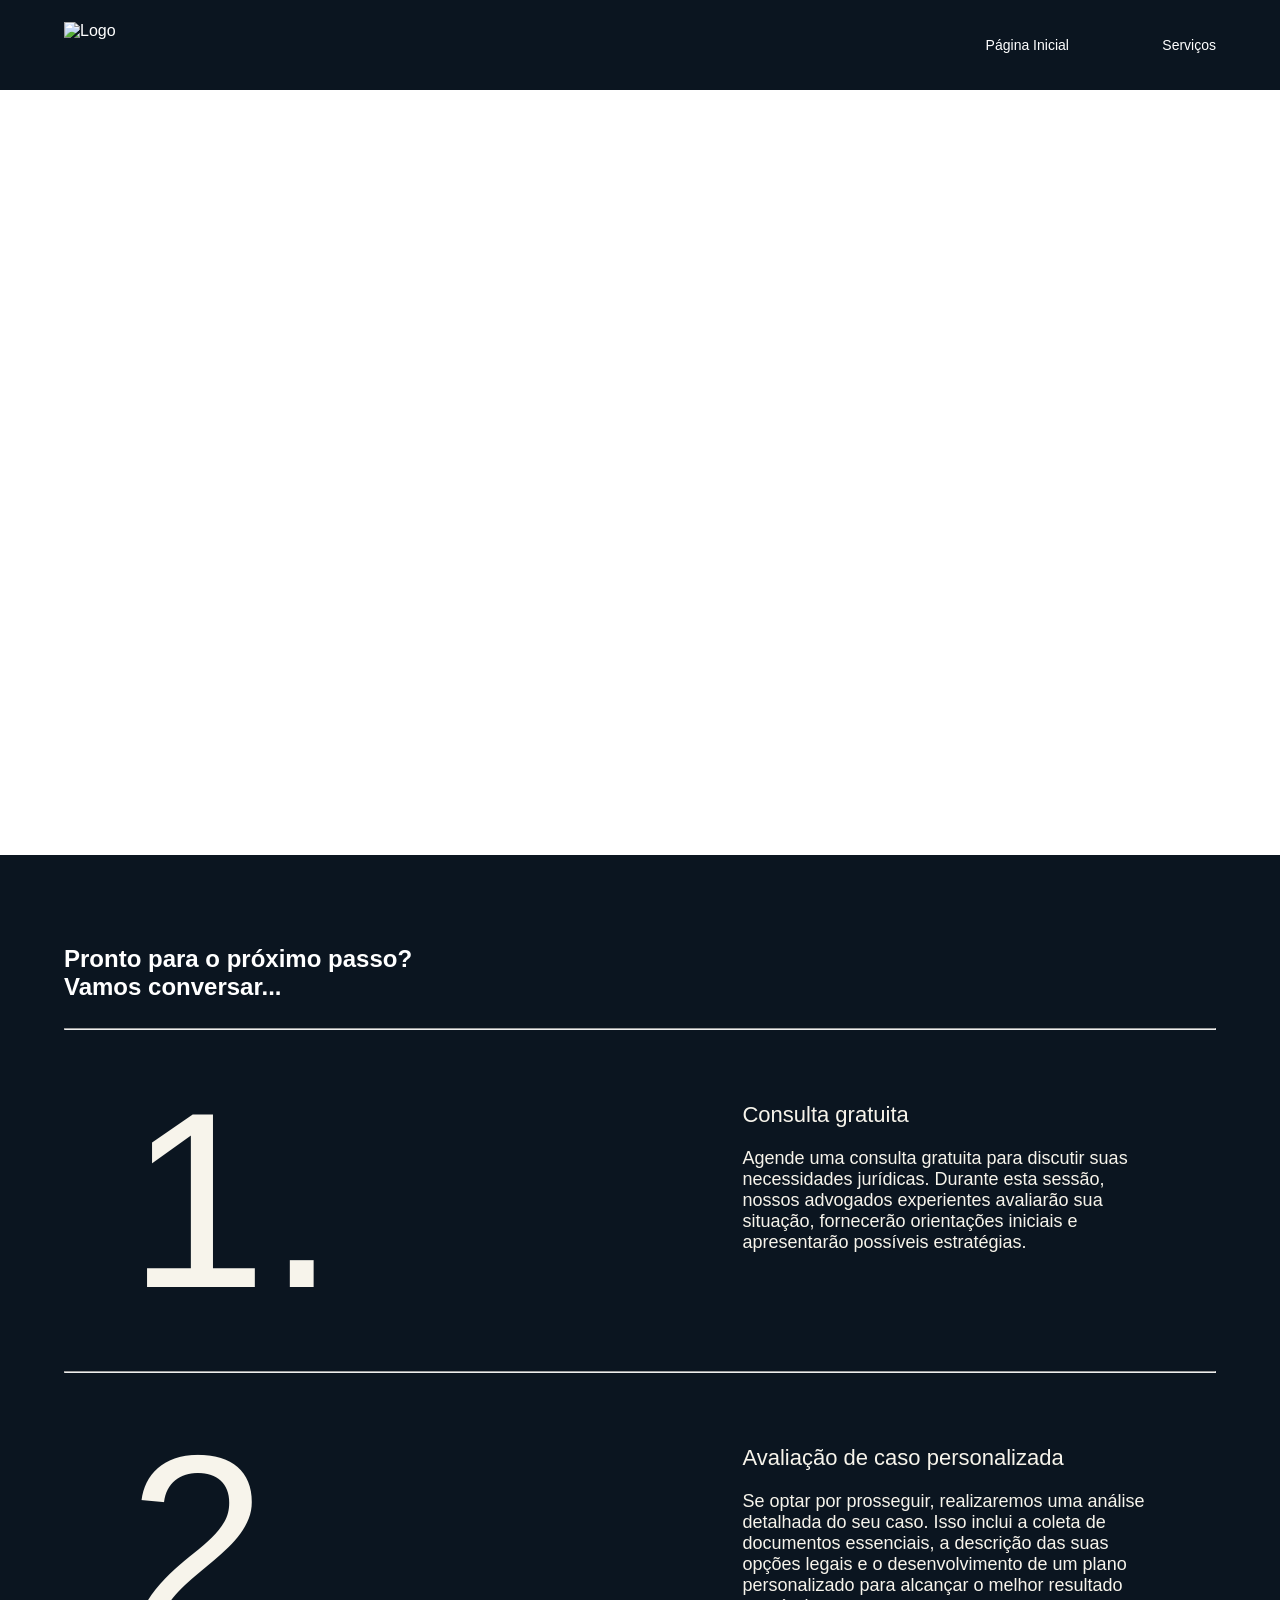
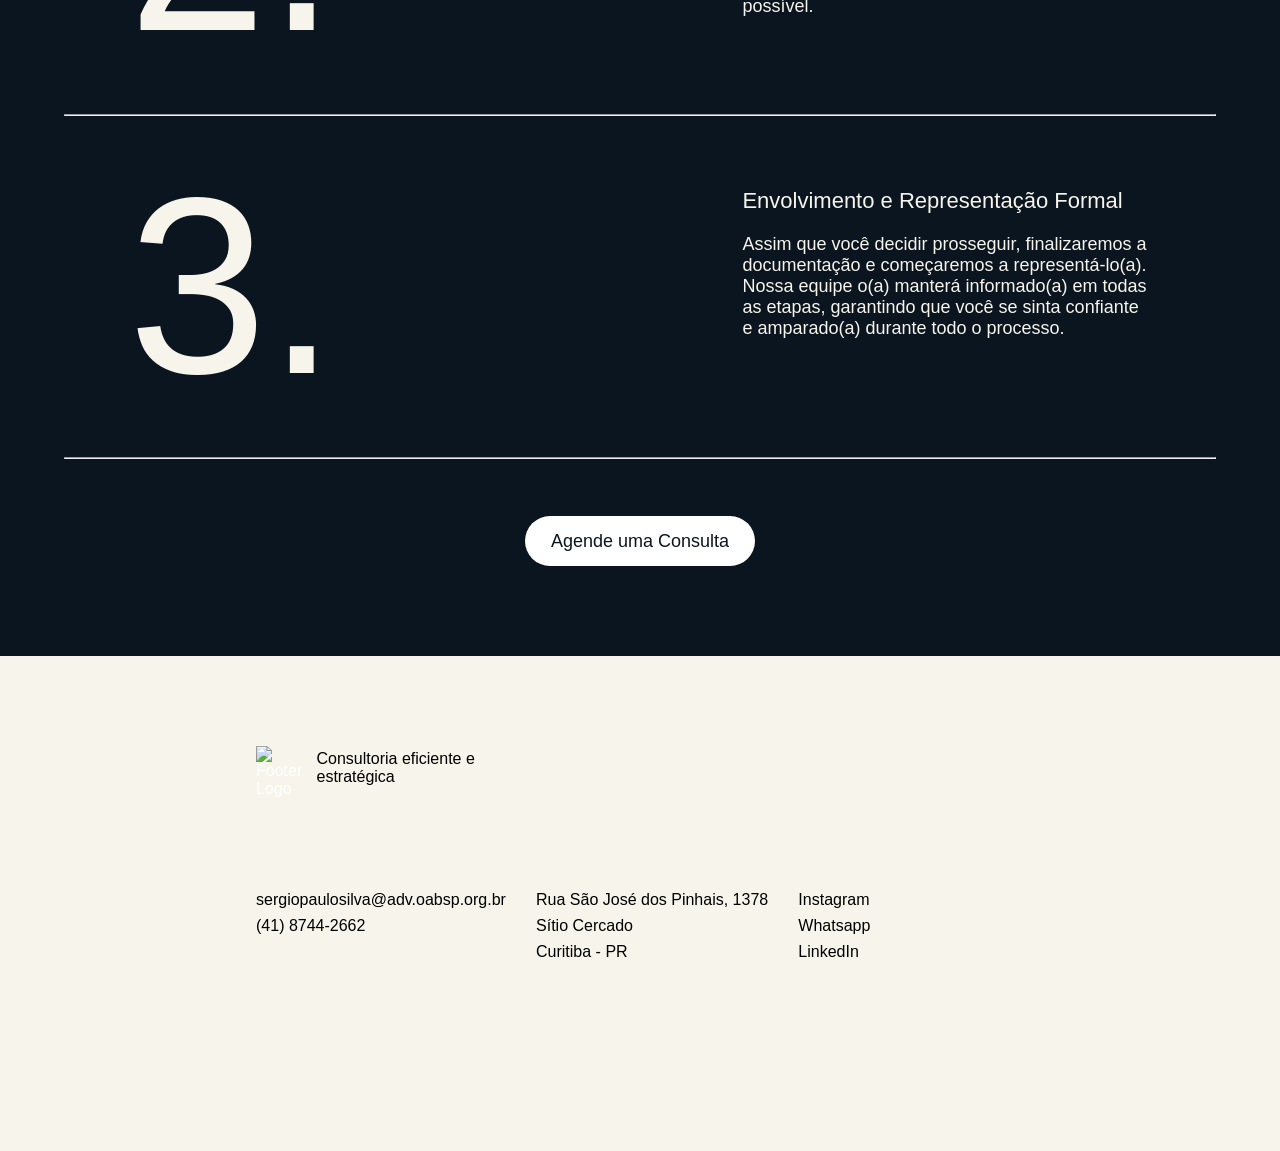
==== consultorias.html @ b02a79e0 "V1 site Versão 1 do site para Sérgio Sant'Ana" ====
<!DOCTYPE html>
<html lang="en">
<head>
    <meta charset="UTF-8">
    <meta name="viewport" content="width=device-width, initial-scale=1.0">
    <link rel="stylesheet" href="./style.css">
    <title>Consultorias</title>
</head>
<body>
    
    <nav>
        <div class="navigation">
            <img src="../site/image/logo.png" alt="Logo" class="logo">
            <ul>
                <li><a href="index.html" target="_blank">Página Inicial</a></li>
                <li><a href="servicos.html" target="_blank">Serviços</a></li>
            </ul>
        </div>
    </nav>

    <header class="consultorias">

        <div class="header_content_consultorias">
            <h1>Permita-me ajudar</h1>
        </div>
    
    </header>

    <section class="our_services_section">
        <div class="our_services_content">  
            <h1>Pronto para o próximo passo?<br/>Vamos conversar...</h1>
            <hr>
            <div class="step">
                <div class="step_number">
                    <h1>1.</h1>
                </div>
                <div class="step_paragraphs">
                    <h3>Consulta gratuita</h3>
                    <p>Agende uma consulta gratuita para discutir suas necessidades jurídicas. Durante esta sessão, nossos advogados experientes avaliarão sua situação, fornecerão orientações iniciais e apresentarão possíveis estratégias.</p>
                </div>
            </div>
            <hr>
            <div class="step">
                <div class="step_number">
                    <h1>2.</h1>
                </div>
                <div class="step_paragraphs">
                    <h3>Avaliação de caso personalizada</h3>
                    <p>Se optar por prosseguir, realizaremos uma análise detalhada do seu caso. Isso inclui a coleta de documentos essenciais, a descrição das suas opções legais e o desenvolvimento de um plano personalizado para alcançar o melhor resultado possível.</p>
                </div>
            </div>
            <hr>
            <div class="step">
                <div class="step_number">
                    <h1>3.</h1>
                </div>
                <div class="step_paragraphs">
                    <h3>Envolvimento e Representação Formal</h3>
                    <p>Assim que você decidir prosseguir, finalizaremos a documentação e começaremos a representá-lo(a). Nossa equipe o(a) manterá informado(a) em todas as etapas, garantindo que você se sinta confiante e amparado(a) durante todo o processo.</p>
                </div>
            </div>
            <hr>
        </div>
        <button class="text_subsection_mvv_button_white">
            <a href="https://wa.me/554187442662" target="_blank">Agende uma Consulta</a>
        </button>
    </section>

    <footer>
        <div class="footer_header">
            <img src="image/footer_logo.png" alt="Footer Logo">
            <p style="color: #000000; margin-bottom: 8px;">Consultoria eficiente e estratégica</p>
        </div>
        
        <div class="contact_information">
            <div class="contact_information_div">
                <p style="color: #000000; margin-bottom: 8px;">sergiopaulosilva@adv.oabsp.org.br</p>
                <p style="color: #000000; margin-bottom: 8px;">(41) 8744-2662</p>
            </div>
            <div class="contact_information_div">   
                <p style="color: #000000; margin-bottom: 8px;">Rua São José dos Pinhais, 1378</p>
                <p style="color: #000000; margin-bottom: 8px;">Sítio Cercado</p>
                <p style="color: #000000; margin-bottom: 8px;">Curitiba - PR</p>
            </div>
            <div class="contact_information_div">
            <a style="color: #000000; margin-bottom: 8px; text-decoration: none;" href="" target="_blank">Instagram</a>
            <a style="color: #000000; margin-bottom: 8px; text-decoration: none;" href="https://wa.me/554187442662" target="_blank">Whatsapp</a>
            <a style="color: #000000; margin-bottom: 8px; text-decoration: none;" href="" target="_blank">LinkedIn</a>
            </div>
        </div>

        <div class="copyright">

        </div>

    </footer>

</body>
</html>
---- style.css ----
/* ============================================================
   ESTILOS GLOBAIS
   Aplicados em todas as páginas e todos os tamanhos de tela
   ============================================================ */

* {
    margin: 0;
    padding: 0;
    font-family: 'Inter', sans-serif;
    text-decoration: none;
    color: white;
}

body{   
    width: 100%;
    height: 100%;
    display: flex;
    flex-direction: column;
    margin: 0px;
}

/* --- Navegação (global) --- */

nav{
    width: 100%;
    height: 10vh;
    position: fixed;
    display: flex;
    align-items: center;
    justify-content: center;
    background-color: #0B1520;
}

.navigation{
    width: 90%;
    height: 80%;
    display: flex;
    flex-direction: row;
    justify-content: space-between;
    align-items: center;    
}

.logo{
    height: 65%;
    width: auto;
}

ul{
    width: 20%;
    height: 80%;
    display: flex;
    flex-direction: row;
    justify-content: space-between;
    list-style-type: none;
}

li{
    display: flex;
    align-items: center;
}

li a{
    font-size: 14px;
}

/* --- Rodapé (global) --- */

footer{
    width: 100vw;
    height: 55vh;
    padding: 10vh 20vw 10vh 20vw;
    box-sizing: border-box;
    background-color: #F7F4EB;
    display: flex;
    flex-direction: column;
    justify-content: space-between;
}

.footer_header{
    width: 35%;
    height: auto;
    display: flex;
    flex-direction: row;
    align-items: center;
    justify-content: space-between;
}

.footer_header img{
    width: 70px;
    height: auto;    
}

.contact_information{
    width: 80%;
    height: auto;
    display: flex;
    flex-direction: row;
    justify-content: space-between;
}

.contact_information_div{
    display: flex;
    flex-direction: column;
}


/* ============================================================
   INDEX.HTML — Estilos desktop
   ============================================================ */

/* --- Header (index) --- */

header.index{
    width: 100vw;
    height: 95vh;
    background-size: cover;
    display: flex;
    flex-direction: column;
    justify-content: flex-end;
    background-image: url('./image/header_image.png');
}

header h1{
    font-size: 80px;
    font-weight: 20;
}

header h2{
    font-size: 32px;
    font-weight: 100;
}

header h3{
    font-size: 18px;
    font-weight: 100;
}

.header_content{
    width: 80%;
    height: 30%;
    margin-left: auto;
    margin-right: auto;
    margin-bottom: 5%;
    display: flex;
    flex-direction: column;
    justify-content: space-between;
}

.header_subcontent{
    display: flex;
    flex-direction: row;
    justify-content: space-between;
}

/* --- Seção Missão, Visão e Valores (index) --- */

.section_mvv{
    width: 100vw;
    height: auto;
    box-sizing: border-box;
    padding: 5% 0 5% 0;
    background-color: #F7F4EB;   
    display: flex;
    flex-direction: column;
    align-items: center;
}

.text_subsection_mvv{
    width: 80%;
    height: auto;
}

.text_subsection_mvv h1{
    font-family: 'Verdana', sans-serif;
    font-size: 32px;
    font-weight: 500;
    text-align: center;
    color: black;
    margin-bottom: 30px;
}

.text_subsection_mvv_button{
    width: 230px;
    height: 50px;
    margin-top: 30px;
    border-radius: 60px;
    border: none;
    background-color: #0B1520;
}

.text_subsection_mvv_button_white{
    width: 230px;
    height: 50px;
    margin-top: 30px;
    border-radius: 60px;
    border: none;
    background-color: #FFFFFF;
}

.text_subsection_mvv_button_white a{
    font-size: 18px;
    color: #0B1520;
}

.text_subsection_mvv_button a{
    font-size: 18px;    
}

.mvv_paragraphs{
    width: 100%;
    height: auto;
    display: flex;
    flex-direction: row;
    justify-content: space-between;
}

.mvv_paragraphs_div{
    width: 30%;
    height: auto;
    margin: 10px;
    display: flex;
    flex-direction: row;
    justify-content: space-between;
}

.mvv_paragraphs_div p{
    text-align: justify;
    font-size: 23px;
    font-weight: 20;
    color: black;
}

/* --- Seção Ofertas (index) --- */

.section_offering{
    width: 100vw;
    height: auto;
    box-sizing: border-box;
    padding: 10% 0 5% 0;
    background-color: #0B1520;   
    display: flex;
    flex-direction: column;
    align-items: center;
}

.text_subsection_offering{
    width: 80%;
    height: auto;
    display: flex;
    justify-content: space-between;
}

.offering_paragraphs_div{
    width: 45%;
    height: auto;
    display: flex;
    flex-direction: column;
    justify-content: space-between;
}

.offering_paragraphs_div p{
    font-size: 34px;
    font-weight: 20;
}

.offering_paragraphs_div h1{
    font-size: 64px;
    font-weight: 20;
    color: #FFF0C4;
}

.offering_paragraphs_div button{
    width: 120px;
    height: 55px;
    margin-top: 50px;
    background-color: white;
    border-radius: 35px;
    border: none;
}

.offering_paragraphs_div button a{
    font-size: 18px;
    color: #0B1520;
}

/* --- Seção Testemunhos (index) --- */

.section_testimonials{
    width: 100vw;
    height: auto;
    box-sizing: border-box;
    padding: 5% 0 5% 0;
    background-color: #FFFFFF;   
    display: flex;
    flex-direction: column;
    align-items: center;
}

.testimonials_div{
    width: 60%;
    height: auto;
    display: flex;
    flex-direction: column;
}

.testimonials_title{
    height: 140px;
    width: 100%;
    display: flex;
    flex-direction: column;
    justify-content: space-between;
}

.testimonials_title h1{
    font-size: 40px;
    font-weight: 20;
    color: #000000;
    text-align: center;
}

.testimonials_title h2{
    font-size: 22px;
    font-weight: 20;
    color: #000000;
    text-align: center;
}

.carousel{
    width: 100%;
    height: auto;
    display: flex;
    flex-direction: column;
    align-items: center;
}

.slides{
    display: block;
    width: 100%;
    height: auto;
    padding: 5% 12% 0% 12%;
    margin-top: 35px;
    box-sizing: border-box;
    background-color: #F6F6F6;
}

.slides p{
    font-size: 32px;
    font-weight: 20;
    color: #000000;
    text-align: center;
}

.slides h1{
    font-size: 35px;
    font-weight: 20;
    color: #000000;
    text-align: center;
    margin-top: 45px;
}

.slideshow_navigation{
    margin-top: 30px;
    margin-bottom: 30px;
    width: 100%;
    height: auto;
    display: flex;
    flex-direction: row;
    justify-content: center;
}

.slideshow_navigation button{
    border: none;
    margin: 5px;
}

.slideshow_navigation a{
    margin: 0 5px;
}

.slide{
    display: none;
}

.slide.ativo{
    display: block;
}


/* ============================================================
   SERVICOS.HTML — Estilos desktop
   ============================================================ */

/* --- Header (serviços) --- */

header.services{
    width: 100vw;
    height: 95vh;
    background-size: cover;
    box-sizing: border-box;
    padding: 0 0 10vh 5vw;
    display: flex;
    flex-direction: column;
    justify-content: flex-end;
    background-image: url('../site/image/header_image_service.png');
}

header.schedules{
    background-image: url('../site/image/header_image.png');
}

.header_subcontent_services{
    width: 70%;
    height: auto;
}

/* --- Seção Estatísticas (serviços) --- */

.section_statitics{
    width: 100vw;
    height: auto;
    background-color: #F7F4EB;
    display: flex;
    flex-direction: row;
    place-content: center;
    align-items: center;
    box-sizing: border-box;
    padding: 5vh 0 5vh 0;
}

.statitics_content{
    width: 80%;
    height: auto;
    display: flex;
    flex-direction: row;
    justify-content: space-between;
}

.statistic{
    width: auto;
    height: auto;
    display: flex;
    flex-direction: column;
    align-items: center;
}

.statistic h1{
    font-size: 150px;
    font-weight: 20;
    color: #31110F;
}

.statistic p{
    font-size: 22px;
    font-weight: 20;
    color: #31110F;
}

/* --- Seção Serviços (serviços) --- */

.section_services{
    width: 100vw;
    height: auto;
    box-sizing: border-box;
    padding: 5vh 0 5vh 0;
    background-color: #0B1520;   
    display: flex;
    flex-direction: column;
    align-items: center;
    place-content: center;
}

.section_services hr{
    width: 80%;
    height: 2px;
    background-color: #F7F4EB;
    border: none;
    margin: 10px 0 10px 0;
}

.services_header{
    width: 80%;
    height: auto;
    margin-bottom: 30px;
    display: flex;
    align-items: flex-start;
}

.services_header h1{
    font-size: 32px;
    font-weight: 500;
    color: #F7F4EB;
}

.services_content{
    width: 80%;
    height: auto;
    display: flex;
    flex-direction: row;
    justify-content: space-between;
    margin: 10px 0 10px 0;
}

.services_content_header{
    width: 40%;
    height: 100%;
}

.services_content_paragraph{
    width: 30%;
    height: 100%;
}

.services_content_paragraph p{
    text-align: justify;
    font-size: 18px;
    font-weight: 20;
    line-height: 1.3;
}

/* ============================================================
   CONSULTORIAS.HTML — Estilos desktop
   ============================================================ */

/* --- Header (consultorias) --- */

header.consultorias{
    width: 100vw;
    height: 95vh;
    background-size: cover;
    display: flex;
    flex-direction: column;
    justify-content: flex-end;
    background-image: url(./image/header_consultorias.png);
}

.header_content_consultorias{
    width: 80%;
    height: 25%;
    box-sizing: border-box;
    padding: 0 0 0 5vw;
}

.our_services_section{
    width: 100vw;
    height: auto;
    box-sizing: border-box;
    padding: 10vh 5vw 10vh 5vw;
    background-color: #0B1520;   
    display: flex;
    flex-direction: column;
    align-items: center;
    place-content: center;
}

.step{
    display: flex;
    flex-direction: row;
    justify-content: space-between;
    box-sizing: border-box;
    padding: 0 5vw 0 5vw;
    margin-top: 2vh
}

.our_services_content hr{
    margin: 3vh 0 3vh 0;
}

.step_number{
    width: 40%;
    height: auto;
}

.step_number h1{
    font-size: 250px;
    font-weight: lighter;
    color: #F7F4EB;
}

.step_paragraphs{
    width: 40%;
    height: auto;
    display: flex;
    flex-direction: column;
    box-sizing: border-box;
    padding: 5vh 0 5vh 0;
}

.step_paragraphs h3{
    font-size: 22px;
    font-weight: lighter;
    color: #F7F4EB;
}

.step_paragraphs p{
    font-size: 18px;
    font-weight: lighter;
    color: #F7F4EB;
    margin-top: 20px;
}

/* ============================================================
   RESPONSIVO — Tablet (max-width: 1024px)
   ============================================================ */

@media screen and (max-width: 1024px) {

    /* --- Estilos globais --- */

    * {
        margin: 0;
        padding: 0;
        font-family: 'Inter', sans-serif;
        text-decoration: none;
        color: white;
    }

    body{   
        width: 100%;
        height: 100%;
        display: flex;
        flex-direction: column;
        margin: 0px;
    }

    /* --- Navegação --- */

    nav{
        width: 100%;
        height: 10vh;
        position: fixed;
        display: flex;
        align-items: center;
        justify-content: center;
        background-color: #0B1520;
    }

    .navigation{
        width: 90%;
        height: 80%;
        display: flex;
        flex-direction: row;
        justify-content: space-between;
        align-items: center;    
    }

    .logo{
        height: 65%;
        width: auto;
    }

    ul{
        width: 40%;
        height: 80%;
        display: flex;
        flex-direction: row;
        justify-content: space-between;
        list-style-type: none;
    }

    li{
        display: flex;
        align-items: center;
    }

    li a{
        font-size: 18px;
    }

    /* --- Header (index) --- */

    header{
        width: 100vw;
        height: 95vh;
        background-size: cover;
        display: flex;
        flex-direction: column;
        justify-content: flex-end;
    }

    header.index{
        background-image: url('../site/image/header_image_tablet.png');
    }

    header h1{
        font-size: 80px;
        font-weight: 20;
    }

    header h2{
        font-size: 32px;
        font-weight: 100;
    }

    header h3{
        font-size: 24px;
        font-weight: 100;
    }

    .header_content{
        width: 80%;
        height: 30%;
        margin-left: auto;
        margin-right: auto;
        margin-bottom: 0;
        display: flex;
        flex-direction: column;
        justify-content: space-between;
    }

    .header_subcontent{
        display: flex;
        flex-direction: row;
        justify-content: space-between;
    }

    /* --- Seção Missão, Visão e Valores (index) --- */

    .section_mvv{
        width: 100vw;
        height: auto;
        box-sizing: border-box;
        padding: 5% 0 5% 0;
        background-color: #F7F4EB;   
        display: flex;
        flex-direction: column;
        align-items: center;
    }

    .text_subsection_mvv{
        width: 80%;
        height: auto;
    }

    .text_subsection_mvv h1{
        font-family: 'Verdana', sans-serif;
        font-size: 32px;
        font-weight: 500;
        text-align: center;
        color: black;
        margin-bottom: 30px;
    }

    .text_subsection_mvv_button{
        width: 230px;
        height: 50px;
        margin-top: 30px;
        border-radius: 60px;
        border: none;
        background-color: #0B1520;
    }

    .text_subsection_mvv_button a{
        font-size: 18px;    
    }

    .mvv_paragraphs{
        width: 100%;
        height: auto;
        display: flex;
        flex-direction: column;
        justify-content: space-between;
    }

    .mvv_paragraphs_div{
        width: 100%;
        height: auto;
        margin: 10px;
        display: flex;
        flex-direction: row;
        justify-content: space-between;
    }

    .mvv_paragraphs_div p{
        text-align: justify;
        font-size: 24px;
        font-weight: 20;
        color: black;
    }

    /* --- Seção Ofertas (index) --- */

    .section_offering{
        width: 100vw;
        height: auto;
        box-sizing: border-box;
        padding: 10% 0 5% 0;
        background-color: #0B1520;   
        display: flex;
        flex-direction: column;
        align-items: center;
    }

    .text_subsection_offering{
        width: 80%;
        height: auto;
        display: flex;
        justify-content: space-between;
    }

    .offering_paragraphs_div{
        width: 45%;
        height: auto;
        display: flex;
        flex-direction: column;
        justify-content: space-between;
    }

    .offering_paragraphs_div p{
        font-size: 28px;
        font-weight: 20;
    }

    .offering_paragraphs_div h1{
        font-size: 50px;
        font-weight: 20;
        color: #FFF0C4;
    }

    .offering_paragraphs_div button{
        width: 120px;
        height: 55px;
        margin-top: 50px;
        background-color: white;
        border-radius: 35px;
        border: none;
    }

    .offering_paragraphs_div button a{
        font-size: 18px;
        color: #0B1520;
    }

    /* --- Seção Testemunhos (index) --- */

    .section_testimonials{
        width: 100vw;
        height: auto;
        box-sizing: border-box;
        padding: 5% 0 5% 0;
        background-color: #FFFFFF;   
        display: flex;
        flex-direction: column;
        align-items: center;
    }

    .testimonials_div{
        width: 60%;
        height: auto;
        display: flex;
        flex-direction: column;
    }

    .testimonials_title{
        height: auto;
        width: 100%;
        display: flex;
        flex-direction: column;
        justify-content: space-between;
    }

    .testimonials_title h1{
        font-size: 40px;
        font-weight: 20;
        color: #000000;
        text-align: center;
    }

    .testimonials_title h2{
        font-size: 26px;
        font-weight: 20;
        color: #000000;
        text-align: center;
    }

    .carousel{
        width: 100%;
        height: auto;
        display: flex;
        flex-direction: column;
        align-items: center;
    }

    .slides{
        display: block;
        width: 100%;
        height: auto;
        padding: 5% 12% 0% 12%;
        margin-top: 35px;
        box-sizing: border-box;
        background-color: #F6F6F6;
    }

    .slides p{
        font-size: 28px;
        font-weight: 20;
        color: #000000;
        text-align: center;
    }

    .slides h1{
        font-size: 35px;
        font-weight: 20;
        color: #000000;
        text-align: center;
        margin-top: 45px;
    }

    .slideshow_navigation{
        margin-top: 30px;
        margin-bottom: 30px;
        width: 100%;
        height: auto;
        display: flex;
        flex-direction: row;
        justify-content: center;
    }

    .slideshow_navigation button{
        border: none;
        margin: 5px;
    }

    .slideshow_navigation a{
        margin: 0 5px;
    }

    .slide{
        display: none;
    }

    .slide.ativo{
        display: block;
    }

    /* --- Rodapé --- */

    footer{
        width: 100vw;
        height: 55vh;
        padding: 10vh 10vw 10vh 10vw;
        box-sizing: border-box;
        background-color: #F7F4EB;
        display: flex;
        flex-direction: column;
        justify-content: space-between;
    }

    .footer_header{
        width: 55%;
        height: auto;
        display: flex;
        flex-direction: row;
        align-items: center;
        justify-content: space-between;
    }

    .footer_header img{
        width: 70px;
        height: auto;    
    }

    .contact_information{
        width: 80%;
        height: auto;
        display: flex;
        flex-direction: column;
        justify-content: space-between;
    }
    
    /* --- Header (serviços) --- */

    header.services{
        width: 100vw;
        height: 95vh;
        background-size: cover;
        box-sizing: border-box;
        padding: 0 0 10vh 5vw;
        display: flex;
        flex-direction: column;
        justify-content: flex-end;
        background-image: url('../site/image/header_image_service_tablet.png');
    }

    header.schedules{
        background-image: url('../site/image/header_image.png');
    }

    .header_subcontent_services{
        width: 70%;
        height: auto;
    }

    /* --- Seção Estatísticas (serviços) --- */

    .section_statitics{
        width: 100vw;
        height: auto;
        background-color: #F7F4EB;
        display: flex;
        flex-direction: row;
        place-content: center;
        align-items: center;
        box-sizing: border-box;
        padding: 5vh 0 5vh 0;
    }

    .statitics_content{
        width: 80%;
        height: auto;
        display: flex;
        flex-direction: row;
        justify-content: space-between;
    }

    .statistic{
        width: auto;
        height: auto;
        display: flex;
        flex-direction: column;
        align-items: center;
    }

    .statistic h1{
        font-size: 84px;
        font-weight: 20;
        color: #31110F;
    }

    .statistic p{
        font-size: 22px;
        font-weight: 20;
        color: #31110F;
    }

    /* --- Seção Serviços (serviços) --- */

    .section_services{
        width: 100vw;
        height: auto;
        box-sizing: border-box;
        padding: 5vh 0 5vh 0;
        background-color: #0B1520;   
        display: flex;
        flex-direction: column;
        align-items: center;
        place-content: center;
    }

    .section_services hr{
        width: 80%;
        height: 2px;
        background-color: #F7F4EB;
        border: none;
        margin: 10px 0 10px 0;
    }

    .services_header{
        width: 80%;
        height: auto;
        margin-bottom: 30px;
        display: flex;
        align-items: flex-start;
    }

    .services_header h1{
        font-size: 32px;
        font-weight: 500;
        color: #F7F4EB;
    }

    .services_content{
        width: 80%;
        height: auto;
        display: flex;
        flex-direction: row;
        justify-content: space-between;
        margin: 10px 0 10px 0;
    }

    .services_content_header{
        width: 40%;
        height: 100%;
    }

    .services_content_paragraph{
        width: 40%;
        height: 100%;
    }

    .services_content_paragraph p{
        text-align: justify;
        font-size: 20px;
        font-weight: 20;
        line-height: 1.3;
    }

    /* --- Header (consultorias) --- */

    header.consultorias{
        width: 100vw;
        height: 95vh;
        background-size: cover;
        display: flex;
        flex-direction: column;
        justify-content: flex-end;
        background-image: url('./image/header_consultorias_tablet.png');
    }
    
}


/* ============================================================
   RESPONSIVO — Mobile (max-width: 767px)
   ============================================================ */

@media screen and (max-width: 767px) {

    /* --- Estilos globais --- */

    * {
        margin: 0;
        padding: 0;
        font-family: 'Inter', sans-serif;
        text-decoration: none;
        color: white;
    }

    body{   
        width: 100%;
        height: 100%;
        display: flex;
        flex-direction: column;
        margin: 0px;
    }

    /* --- Navegação --- */

    nav{
        width: 100%;
        height: 10vh;
        position: fixed;
        display: flex;
        align-items: center;
        justify-content: center;
        background-color: #0B1520;
    }

    .navigation{
        width: 90%;
        height: 80%;
        display: flex;
        flex-direction: row;
        justify-content: space-between;
        align-items: center;    
    }

    .logo{
        height: 65%;
        width: auto;
    }

    ul{
        width: 60%;
        height: 80%;
        display: flex;
        flex-direction: row;
        justify-content: space-between;
        list-style-type: none;
    }

    li{
        display: flex;
        align-items: center;
    }

    li a{
        font-size: 13px;
    }

    /* --- Header (index) --- */

    header{
        width: 100vw;
        height: 75vh;
        background-size: cover;
        display: flex;
        flex-direction: column;
        justify-content: flex-end;
    }

header.index{
    width: 100vw;
    height: 75vh;
    background-size: cover;
    display: flex;
    flex-direction: column;
    justify-content: flex-end;
    background-image: url('./image/header_image_tablet.png');
}

    header h1{
        font-size: 40px;
        font-weight: 20;
    }

    header h2{
        font-size: 24px;
        font-weight: 100;
    }

    header h3{
        display: none;
    }

    .header_content{
        width: 80%;
        height: 30%;
        margin-left: auto;
        margin-right: auto;
        margin-bottom: 5%;
        display: flex;
        flex-direction: column;
        justify-content: space-between;
    }

    .header_subcontent{
        display: flex;
        flex-direction: row;
        justify-content: space-between;
    }

    /* --- Seção Missão, Visão e Valores (index) --- */

    .section_mvv{
        width: 100vw;
        height: auto;
        box-sizing: border-box;
        padding: 5% 0 5% 0;
        background-color: #F7F4EB;   
        display: flex;
        flex-direction: column;
        align-items: center;
    }

    .text_subsection_mvv{
        width: 80%;
        height: auto;
    }

    .text_subsection_mvv h1{
        font-family: 'Verdana', sans-serif;
        font-size: 26px;
        font-weight: 500;
        text-align: center;
        color: black;
        margin-bottom: 30px;
    }

    .text_subsection_mvv_button{
        width: 230px;
        height: 50px;
        margin-top: 30px;
        border-radius: 60px;
        border: none;
        background-color: #0B1520;
    }

    .text_subsection_mvv_button a{
        font-size: 18px;    
    }

    .text_subsection_mvv_button_white{
        width: 230px;
        height: 45px;
        margin-top: 30px;
        border-radius: 60px;
        border: none;
        background-color: #FFFFFF;
    }

    .text_subsection_mvv_button_white a{
        font-size: 16px;
        color: #0B1520;
    }

    .mvv_paragraphs{
        width: 100%;
        height: auto;
        display: flex;
        flex-direction: column;
        justify-content: space-between;
    }

    .mvv_paragraphs_div{
        width: 100%;
        height: auto;
        margin: 10px;
        display: flex;
        flex-direction: row;
        justify-content: space-between;
    }

    .mvv_paragraphs_div p{
        text-align: justify;
        font-size: 18px;
        font-weight: 20;
        color: black;
    }

    /* --- Seção Ofertas (index) --- */

    .section_offering{
        width: 100vw;
        height: auto;
        box-sizing: border-box;
        padding: 10% 0 5% 0;
        background-color: #0B1520;   
        display: flex;
        flex-direction: column;
        align-items: center;
    }

    .text_subsection_offering{
        width: 80%;
        height: auto;
        display: flex;
        flex-direction: column;
        justify-content: space-between;
    }

    .offering_paragraphs_div{
        width: 45%;
        height: auto;
        display: flex;
        flex-direction: column;
        justify-content: space-between;
    }

    .offering_paragraphs_div p{
        display: none;
    }

    .offering_paragraphs_div h1{
        font-size: 38px;
        font-weight: 20;
        color: #FFF0C4;
    }

    .offering_paragraphs_div button{
        width: 120px;
        height: 45px;
        margin-top: 50px;
        background-color: white;
        border-radius: 35px;
        border: none;
    }

    .offering_paragraphs_div button a{
        font-size: 16px;
        color: #0B1520;
    }

    /* --- Seção Testemunhos (index) --- */

    .section_testimonials{
        width: 100vw;
        height: auto;
        box-sizing: border-box;
        padding: 5% 0 5% 0;
        background-color: #FFFFFF;   
        display: flex;
        flex-direction: column;
        align-items: center;
    }

    .testimonials_div{
        width: 90%;
        height: auto;
        display: flex;
        flex-direction: column;
    }

    .testimonials_title{
        height: auto;
        width: 100%;
        display: flex;
        flex-direction: column;
        justify-content: space-between;
    }

    .testimonials_title h1{
        font-size: 25px;
        font-weight: 20;
        color: #000000;
        text-align: center;
    }

    .testimonials_title h2{
        display: none;
    }

    .carousel{
        width: 100%;
        height: auto;
        display: flex;
        flex-direction: column;
        align-items: center;
    }

    .slides{
        display: block;
        width: 100%;
        height: auto;
        padding: 5% 12% 0% 12%;
        margin-top: 35px;
        box-sizing: border-box;
        background-color: #F6F6F6;
    }

    .slides p{
        font-size: 20px;
        font-weight: 20;
        color: #000000;
        text-align: center;
    }

    .slides h1{
        font-size: 20px;
        font-weight: 20;
        color: #000000;
        text-align: center;
        margin-top: 45px;
    }

    .slideshow_navigation{
        margin-top: 30px;
        margin-bottom: 30px;
        width: 100%;
        height: auto;
        display: flex;
        flex-direction: row;
        justify-content: center;
    }

    .slideshow_navigation button{
        border: none;
        margin: 5px;
    }

    .slideshow_navigation a{
        margin: 0 5px;
    }

    .slide{
        display: none;
    }

    .slide.ativo{
        display: block;
    }

    /* --- Rodapé --- */

    footer{
        width: 100vw;
        height: 55vh;
        padding: 10vh 10vw 10vh 10vw;
        box-sizing: border-box;
        background-color: #F7F4EB;
        display: flex;
        flex-direction: column;
        justify-content: space-between;
    }

    .footer_header{
        width: 100%;
        height: auto;
        display: flex;
        flex-direction: row;
        align-items: center;
        justify-content: space-between;
        margin-bottom: 20px;
    }

    .footer_header img{
        width: 70px;
        height: auto;    
    }

    .contact_information{
        width: 80%;
        height: auto;
        display: flex;
        flex-direction: column;
        justify-content: space-between;
    }
        /* --- Header (serviços) --- */

    header.services{
        width: 100vw;
        height: 70vh;
        background-size: cover;
        box-sizing: border-box;
        padding: 0 0 10vh 5vw;
        display: flex;
        flex-direction: column;
        justify-content: flex-end;
        background-image: url('../site/image/header_image_service_cellphone.png');
    }

    header.schedules{
        background-image: url('../site/image/header_image.png');
    }

    .header_subcontent_services{
        width: 70%;
        height: auto;
    }

    /* --- Seção Estatísticas (serviços) --- */

    .section_statitics{
        width: 100vw;
        height: auto;
        background-color: #F7F4EB;
        display: flex;
        flex-direction: row;
        place-content: center;
        align-items: center;
        box-sizing: border-box;
        padding: 5vh 0 5vh 0;
    }

    .statitics_content{
        width: 80%;
        height: auto;
        display: flex;
        flex-direction: column;
        justify-content: space-between;
    }

    .statistic{
        width: auto;
        height: auto;
        display: flex;
        flex-direction: column;
        align-items: center;
        margin: 10px 0 10px 0;
    }

    .statistic h1{
        font-size: 44px;
        font-weight: 20;
        color: #31110F;
    }

    .statistic p{
        font-size: 16px;
        font-weight: 20;
        color: #31110F;
    }

    /* --- Seção Serviços (serviços) --- */

    .section_services{
        width: 100vw;
        height: auto;
        box-sizing: border-box;
        padding: 5vh 0 5vh 0;
        background-color: #0B1520;   
        display: flex;
        flex-direction: column;
        align-items: center;
        place-content: center;
    }

    .section_services hr{
        width: 80%;
        background-color: #F7F4EB;
        border: none;
        margin: 10px 0 10px 0;
    }

    .services_header{
        width: 80%;
        height: auto;
        margin-bottom: 30px;
        display: flex;
        align-items: flex-start;
    }

    .services_header h1{
        font-size: 22px;
        font-weight: 500;
        color: #F7F4EB;
    }

    .services_content{
        width: 80%;
        height: auto;
        display: flex;
        flex-direction: column;
        justify-content: space-between;
        margin: 10px 0 10px 0;
    }

    .services_content_header{
        width: 100%;
        height: 100%;
        margin-bottom: 30px;
    }

    .services_content_paragraph{
        width: 100%;
        height: 100%;
    }

    .services_content_paragraph p{
        text-align: left;
        font-size: 20px;
        font-weight: 20;
        line-height: 1.3;
    }
    
    /* --- Header (consultorias) --- */

    header.consultorias{
        width: 100vw;
        height: 70vh;
        background-size: cover;
        display: flex;
        flex-direction: column;
        justify-content: flex-end;
        background-image: url(./image/header_consultorias_cellphone.png);
    }

    .our_services_section{
        width: 100vw;
        height: auto;
        box-sizing: border-box;
        padding: 10vh 5vw 10vh 5vw;
        background-color: #0B1520;   
        display: flex;
        flex-direction: column;
        align-items: center;
        place-content: center;
    }

    .step{
        display: flex;
        flex-direction: column;
        justify-content: space-between;
        box-sizing: border-box;
        padding: 0 5vw 0 5vw;
        margin-top: 2vh
    }

    .our_services_content h1{
        font-size: 22px;
        font-weight: 500;
        color: #F7F4EB;
    }

    .our_services_content hr{
        margin: 3vh 0 3vh 0;
    }

    .step_number{
        width: 40%;
        height: auto;
    }

    .step_number h1{
        font-size: 150px;
        font-weight: lighter;
        color: #F7F4EB;
    }

    .step_paragraphs{
        width: 100%;
        height: auto;
        display: flex;
        flex-direction: column;
        box-sizing: border-box;
        padding: 5vh 0 5vh 0;
    }

    .step_paragraphs h3{
        font-size: 22px;
        font-weight: lighter;
        color: #F7F4EB;
    }

    .step_paragraphs p{
        font-size: 18px;
        font-weight: lighter;
        color: #F7F4EB;
        margin-top: 20px;
    }

}
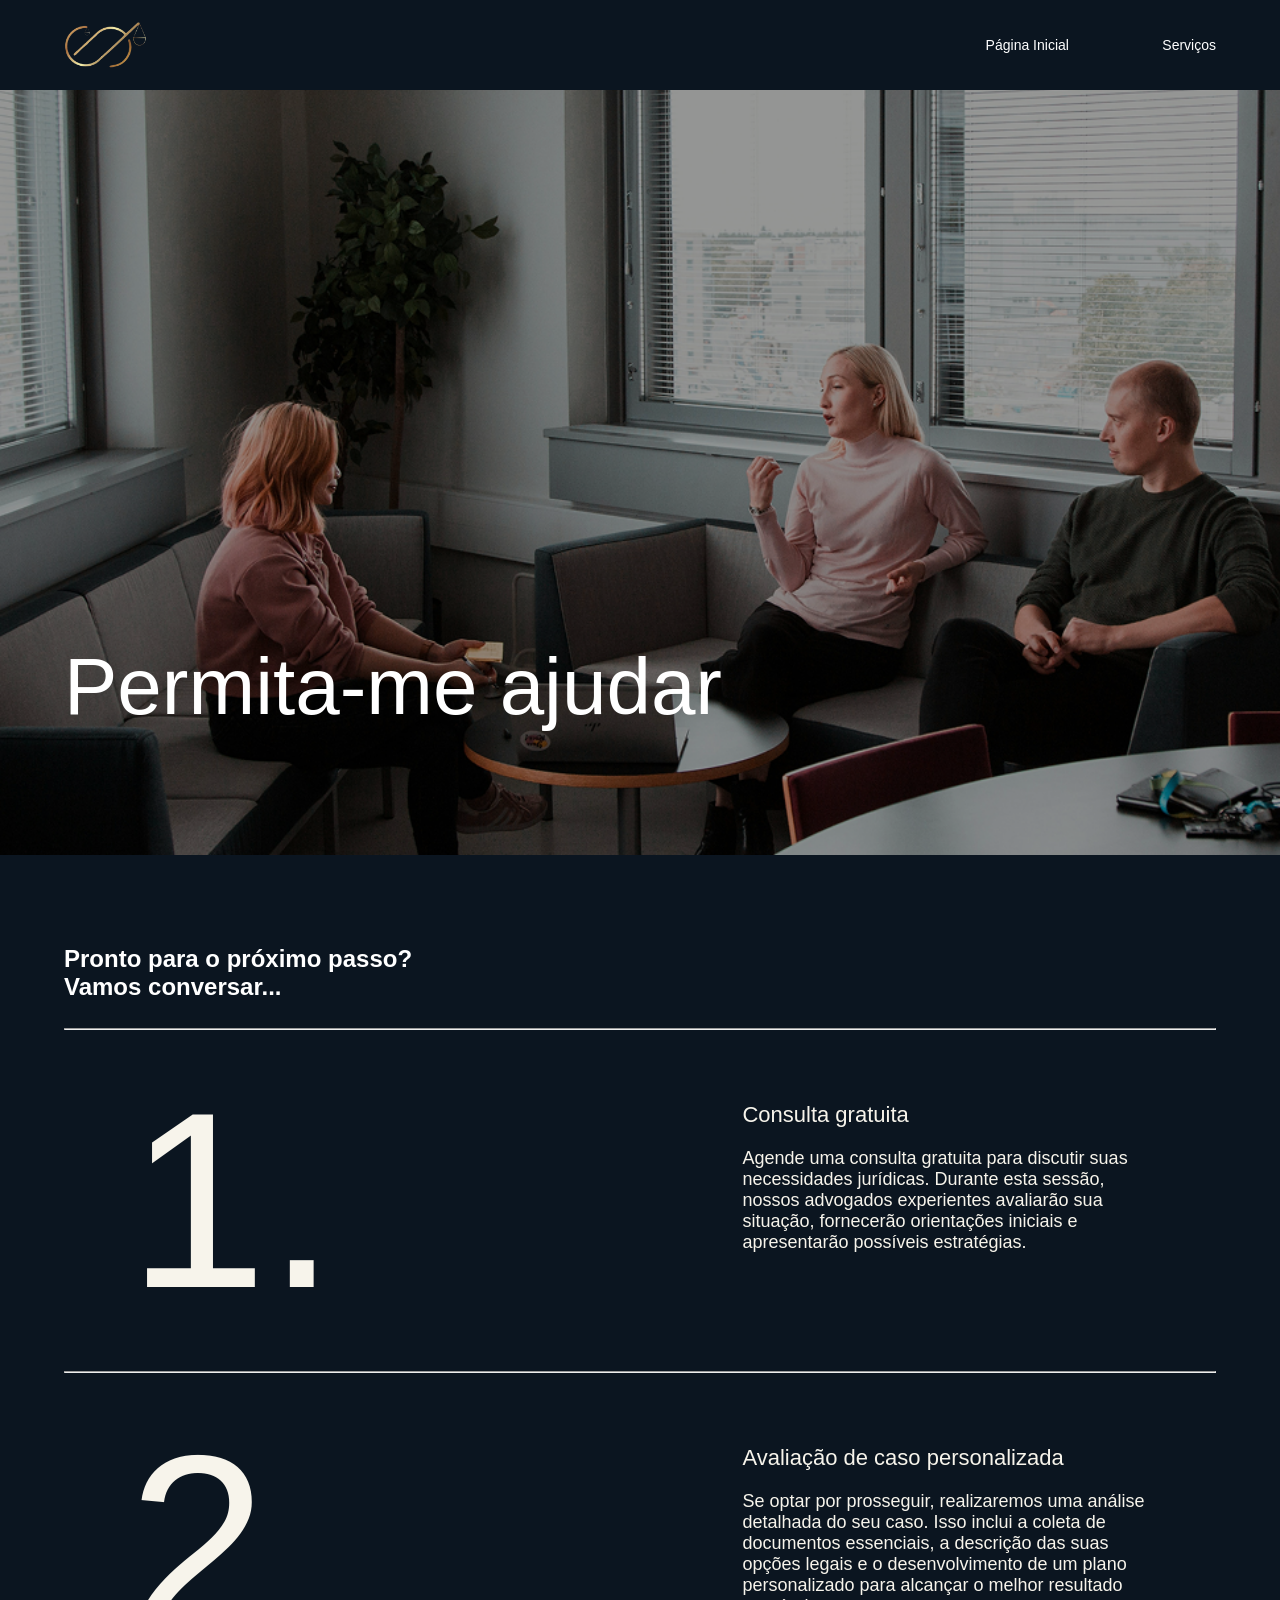
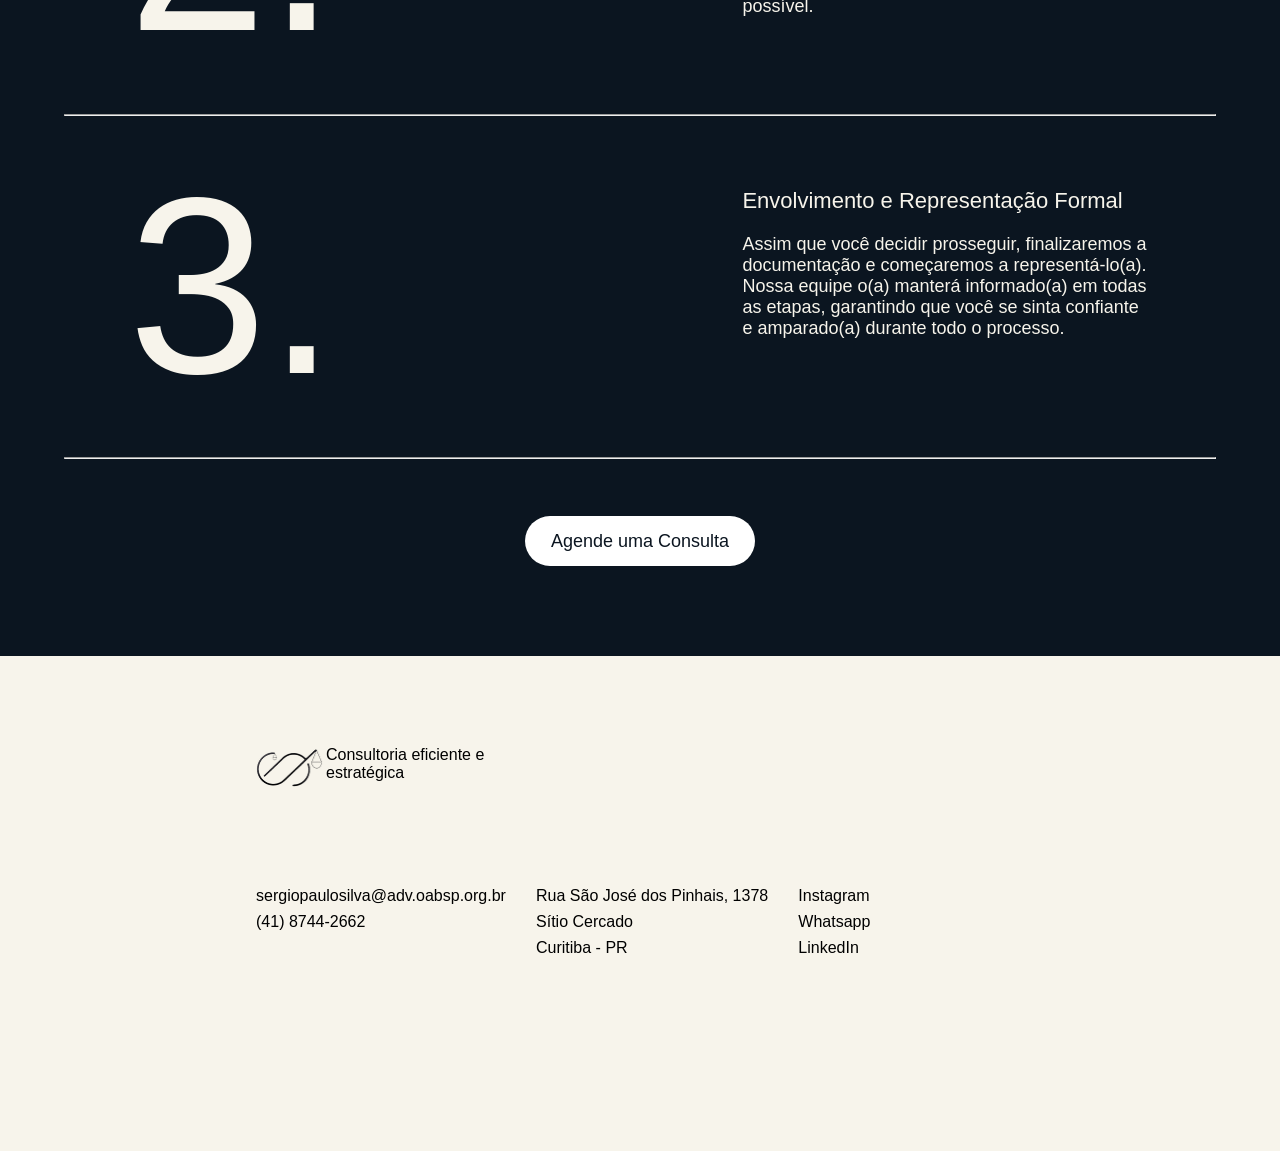
==== commit 826bd23c: "Correcao de imagem logo das consultorias" ====
--- a/consultorias.html
+++ b/consultorias.html
@@ -10,7 +10,7 @@
     
     <nav>
         <div class="navigation">
-            <img src="../site/image/logo.png" alt="Logo" class="logo">
+            <img src="./image/logo.png" alt="Logo" class="logo">
             <ul>
                 <li><a href="index.html" target="_blank">Página Inicial</a></li>
                 <li><a href="servicos.html" target="_blank">Serviços</a></li>
--- a/style.css
+++ b/style.css
@@ -401,11 +401,11 @@
     display: flex;
     flex-direction: column;
     justify-content: flex-end;
-    background-image: url('../site/image/header_image_service.png');
+    background-image: url('./image/header_image_service.png');
 }
 
 header.schedules{
-    background-image: url('../site/image/header_image.png');
+    background-image: url('./image/header_image.png');
 }
 
 .header_subcontent_services{
@@ -678,7 +678,7 @@
     }
 
     header.index{
-        background-image: url('../site/image/header_image_tablet.png');
+        background-image: url('./image/header_image_tablet.png');
     }
 
     header h1{
@@ -978,11 +978,11 @@
         display: flex;
         flex-direction: column;
         justify-content: flex-end;
-        background-image: url('../site/image/header_image_service_tablet.png');
+        background-image: url('./image/header_image_service_tablet.png');
     }
 
     header.schedules{
-        background-image: url('../site/image/header_image.png');
+        background-image: url('./image/header_image.png');
     }
 
     .header_subcontent_services{
@@ -1204,7 +1204,7 @@
     }
 
     header h2{
-        font-size: 24px;
+        font-size: 18px;
         font-weight: 100;
     }
 
@@ -1505,11 +1505,11 @@
         display: flex;
         flex-direction: column;
         justify-content: flex-end;
-        background-image: url('../site/image/header_image_service_cellphone.png');
+        background-image: url('./image/header_image_service_cellphone.png');
     }
 
     header.schedules{
-        background-image: url('../site/image/header_image.png');
+        background-image: url('./image/header_image.png');
     }
 
     .header_subcontent_services{
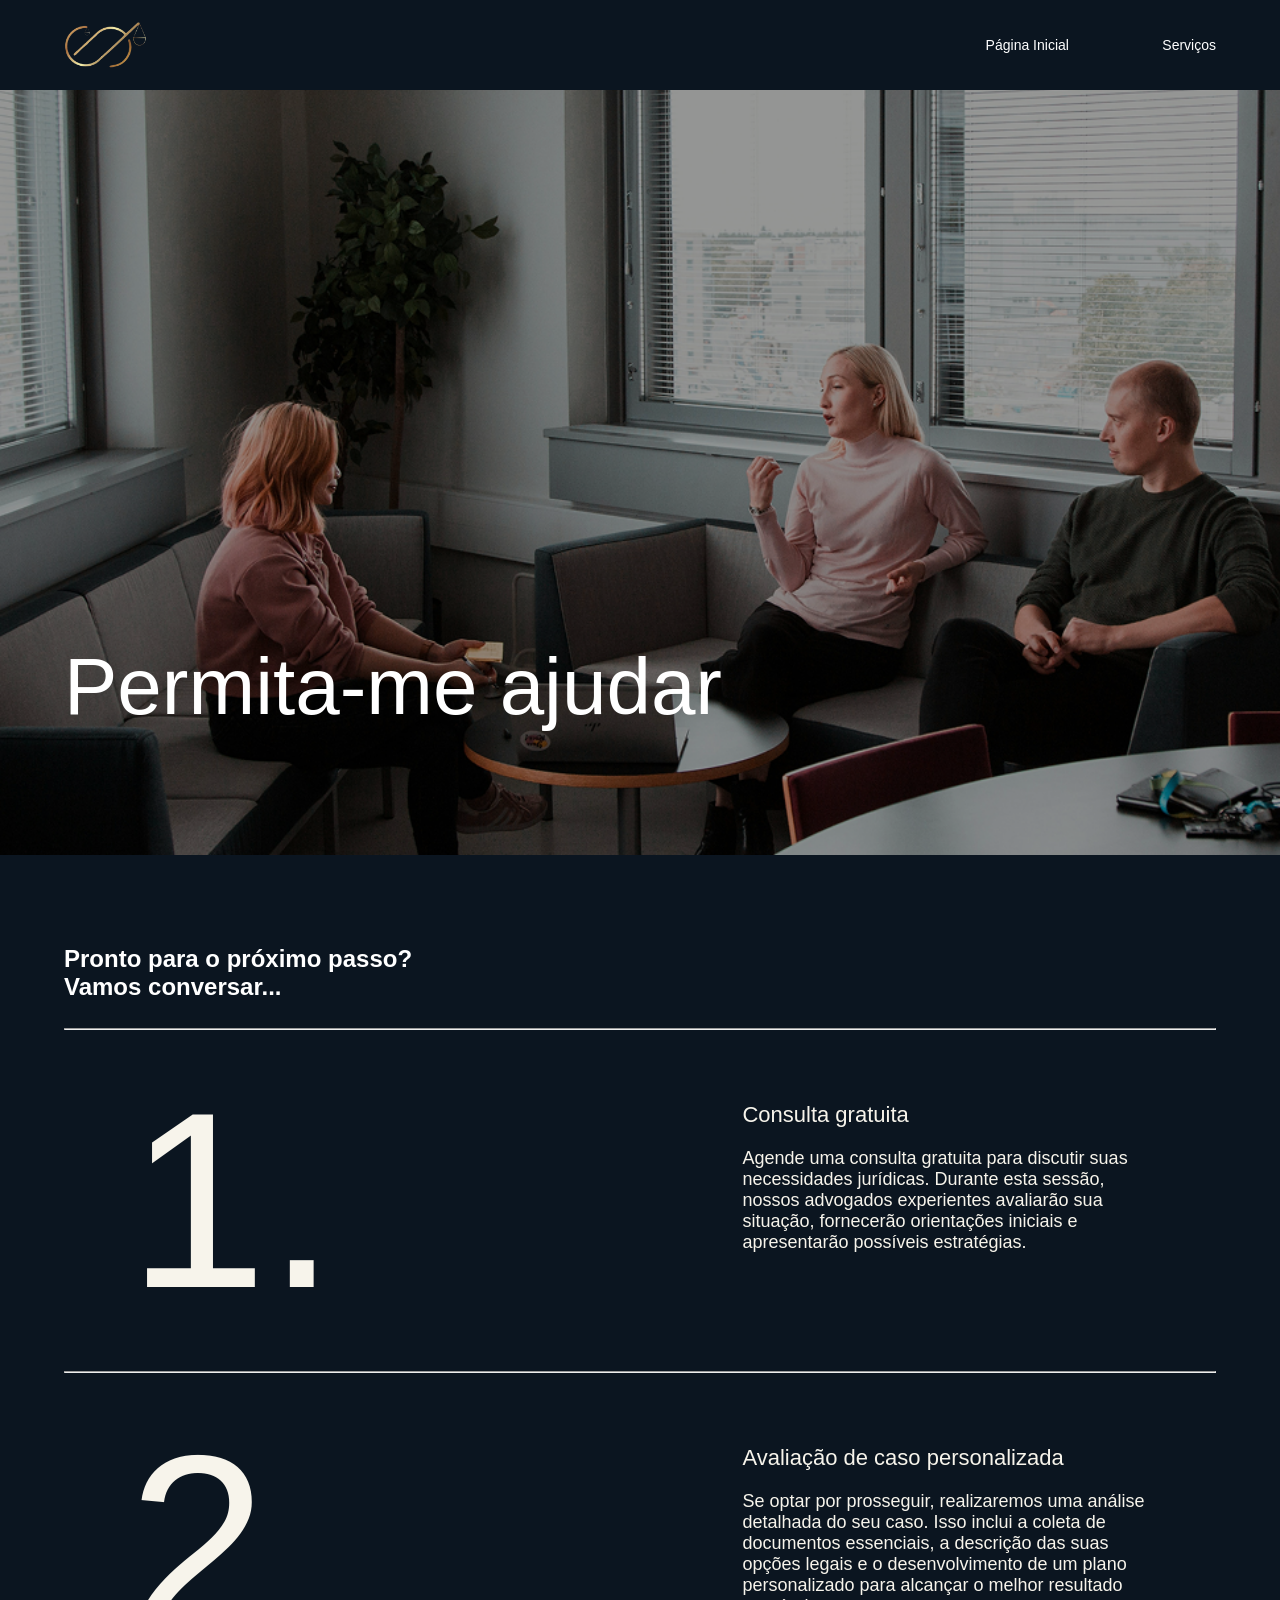
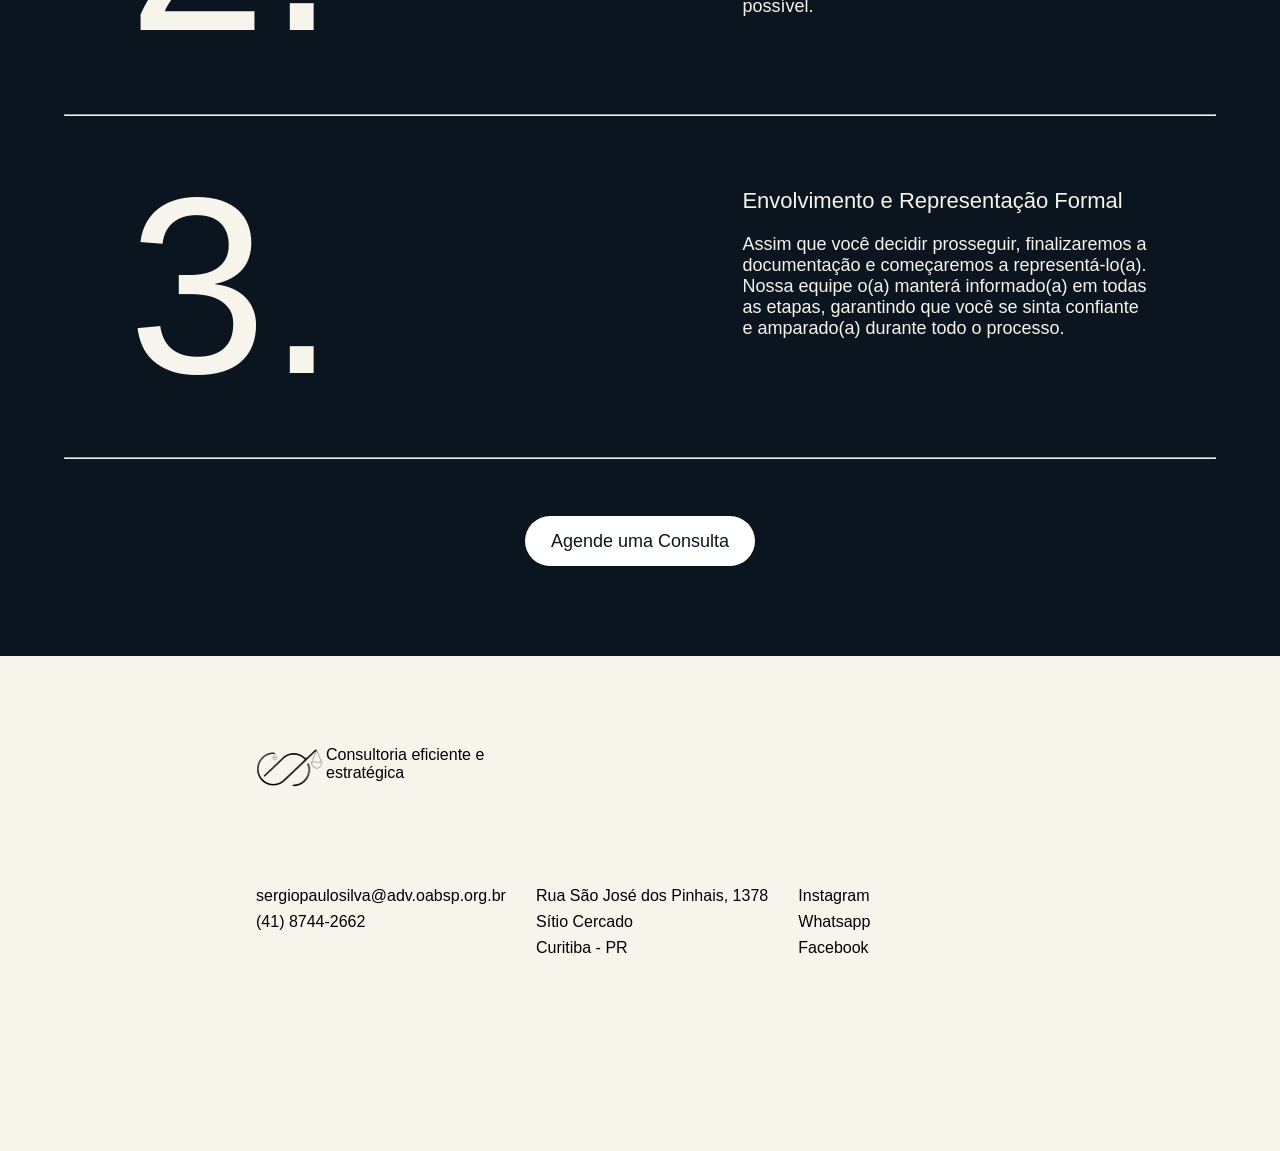
==== commit 3e694fc6: "Correção de links do footer e retirada dos comentários" ====
--- a/consultorias.html
+++ b/consultorias.html
@@ -83,9 +83,9 @@
                 <p style="color: #000000; margin-bottom: 8px;">Curitiba - PR</p>
             </div>
             <div class="contact_information_div">
-            <a style="color: #000000; margin-bottom: 8px; text-decoration: none;" href="" target="_blank">Instagram</a>
-            <a style="color: #000000; margin-bottom: 8px; text-decoration: none;" href="https://wa.me/554187442662" target="_blank">Whatsapp</a>
-            <a style="color: #000000; margin-bottom: 8px; text-decoration: none;" href="" target="_blank">LinkedIn</a>
+                <a style="color: #000000; margin-bottom: 8px; text-decoration: none;" href="https://www.instagram.com/advocacia_santanaesilva?igsh=bnplYmMyemJzZ3Jh" target="_blank">Instagram</a>
+                <a style="color: #000000; margin-bottom: 8px; text-decoration: none;" href="https://wa.me/554187442662" target="_blank">Whatsapp</a>
+                <a style="color: #000000; margin-bottom: 8px; text-decoration: none;" href="https://www.facebook.com/share/1D1QsR8iRb/" target="_blank">Facebook</a>
             </div>
         </div>
 
